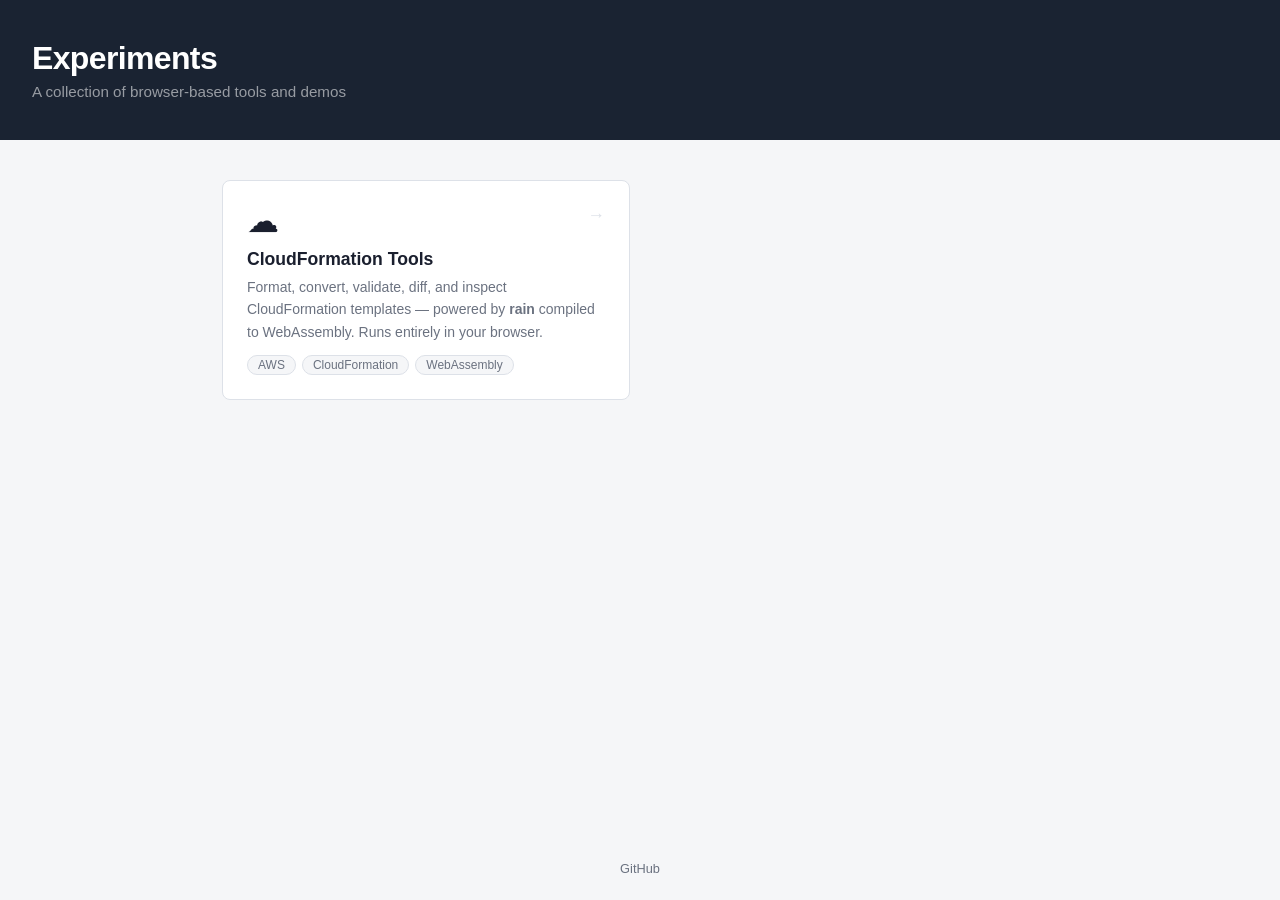
==== site/index.html @ 3bb4197e "Add experiments landing page and GitHub Pages workflow site/ contains the hub index page linking to " ====
<!DOCTYPE html>
<html lang="en">
<head>
  <meta charset="UTF-8">
  <meta name="viewport" content="width=device-width, initial-scale=1.0">
  <title>Experiments</title>
  <link rel="stylesheet" href="css/style.css">
</head>
<body>
  <header>
    <div class="header-inner">
      <h1>Experiments</h1>
      <p class="subtitle">A collection of browser-based tools and demos</p>
    </div>
  </header>

  <main>
    <section class="grid">

      <a class="card" href="cfn-tools/">
        <div class="card-icon">&#9729;</div>
        <div class="card-body">
          <h2>CloudFormation Tools</h2>
          <p>Format, convert, validate, diff, and inspect CloudFormation templates &mdash; powered by <strong>rain</strong> compiled to WebAssembly. Runs entirely in your browser.</p>
          <ul class="card-tags">
            <li>AWS</li>
            <li>CloudFormation</li>
            <li>WebAssembly</li>
          </ul>
        </div>
        <div class="card-arrow">&#8594;</div>
      </a>

    </section>
  </main>

  <footer>
    <a href="https://github.com/connorkirk/experiments" target="_blank" rel="noopener">GitHub</a>
  </footer>
</body>
</html>
---- site/css/style.css ----
:root {
  --navy: #1a2332;
  --orange: #ff9900;
  --bg: #f5f6f8;
  --surface: #ffffff;
  --border: #dde1e8;
  --text: #1a1f2e;
  --text-muted: #6b7280;
  --radius: 8px;
}

*, *::before, *::after { box-sizing: border-box; margin: 0; padding: 0; }

body {
  font-family: -apple-system, BlinkMacSystemFont, 'Segoe UI', Roboto, sans-serif;
  background: var(--bg);
  color: var(--text);
  min-height: 100vh;
  display: flex;
  flex-direction: column;
}

header {
  background: var(--navy);
  color: #fff;
  padding: 40px 32px;
}

.header-inner h1 {
  font-size: 2rem;
  font-weight: 700;
  letter-spacing: -0.02em;
}

.header-inner .subtitle {
  font-size: 0.95rem;
  color: rgba(255,255,255,0.55);
  margin-top: 6px;
}

main {
  flex: 1;
  padding: 40px 32px;
  max-width: 900px;
  width: 100%;
  margin: 0 auto;
}

.grid {
  display: grid;
  grid-template-columns: repeat(auto-fill, minmax(280px, 1fr));
  gap: 20px;
}

.card {
  background: var(--surface);
  border: 1px solid var(--border);
  border-radius: var(--radius);
  padding: 24px;
  text-decoration: none;
  color: inherit;
  display: flex;
  flex-direction: column;
  gap: 12px;
  transition: box-shadow 0.15s, border-color 0.15s, transform 0.15s;
  position: relative;
}

.card:hover {
  box-shadow: 0 4px 20px rgba(0,0,0,0.08);
  border-color: var(--orange);
  transform: translateY(-2px);
}

.card-icon {
  font-size: 2rem;
  line-height: 1;
}

.card-body { flex: 1; }

.card-body h2 {
  font-size: 1.1rem;
  font-weight: 600;
  margin-bottom: 6px;
}

.card-body p {
  font-size: 0.875rem;
  color: var(--text-muted);
  line-height: 1.6;
}

.card-tags {
  display: flex;
  flex-wrap: wrap;
  gap: 6px;
  list-style: none;
  margin-top: 12px;
}

.card-tags li {
  background: var(--bg);
  border: 1px solid var(--border);
  border-radius: 99px;
  padding: 2px 10px;
  font-size: 0.75rem;
  color: var(--text-muted);
}

.card-arrow {
  position: absolute;
  top: 24px;
  right: 24px;
  font-size: 1.1rem;
  color: var(--border);
  transition: color 0.15s, transform 0.15s;
}

.card:hover .card-arrow {
  color: var(--orange);
  transform: translateX(3px);
}

footer {
  text-align: center;
  padding: 24px;
  font-size: 0.8rem;
  color: var(--text-muted);
}

footer a { color: var(--text-muted); text-decoration: none; }
footer a:hover { color: var(--orange); }

@media (max-width: 600px) {
  header { padding: 28px 20px; }
  main { padding: 24px 20px; }
}
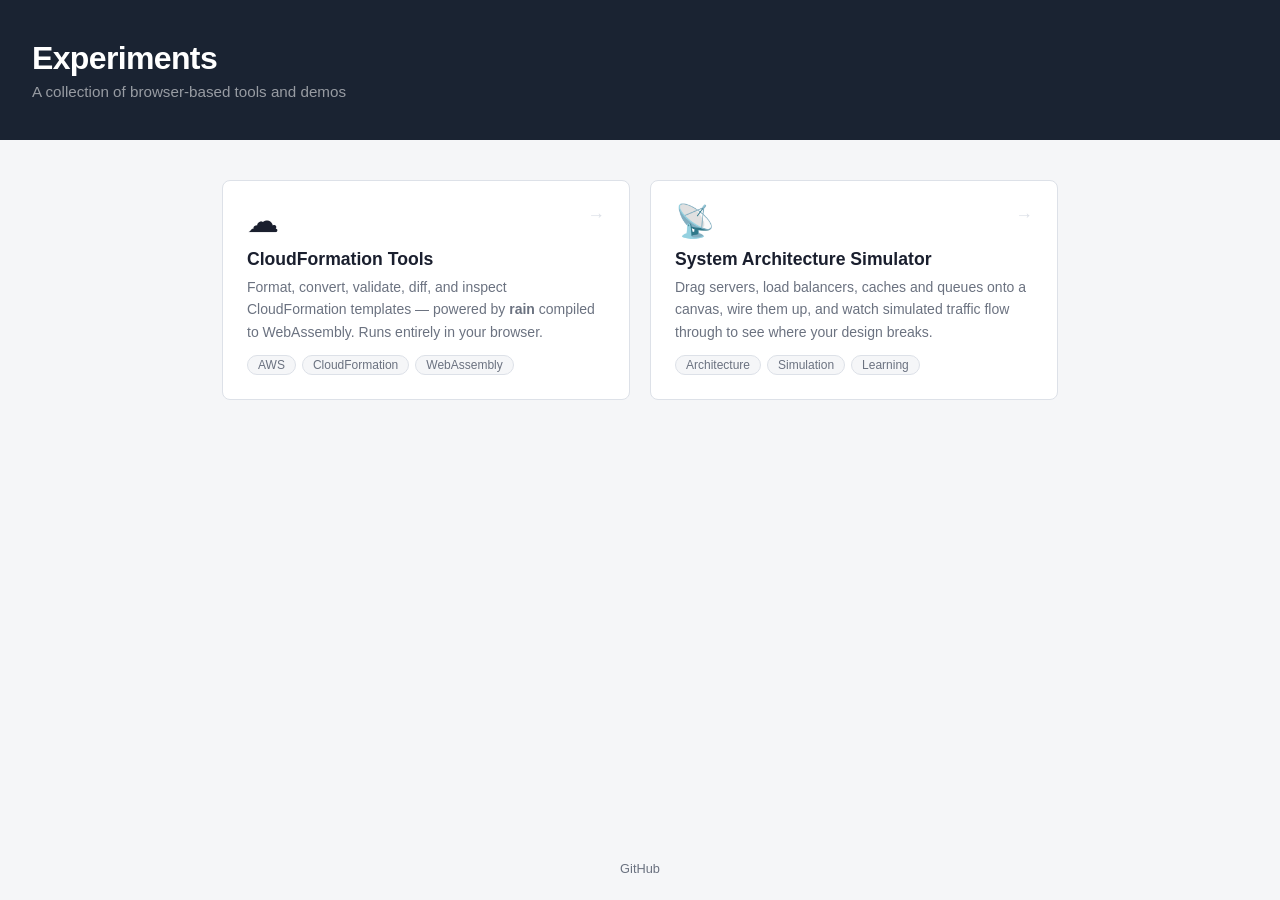
==== commit 74bd7dfe: "Add System Architecture Simulator experiment A single self-contained HTML file: drag components onto" ====
--- a/site/index.html
+++ b/site/index.html
@@ -31,6 +31,20 @@
         <div class="card-arrow">&#8594;</div>
       </a>
 
+      <a class="card" href="system-simulator/">
+        <div class="card-icon">&#128225;</div>
+        <div class="card-body">
+          <h2>System Architecture Simulator</h2>
+          <p>Drag servers, load balancers, caches and queues onto a canvas, wire them up, and watch simulated traffic flow through to see where your design breaks.</p>
+          <ul class="card-tags">
+            <li>Architecture</li>
+            <li>Simulation</li>
+            <li>Learning</li>
+          </ul>
+        </div>
+        <div class="card-arrow">&#8594;</div>
+      </a>
+
     </section>
   </main>
 
